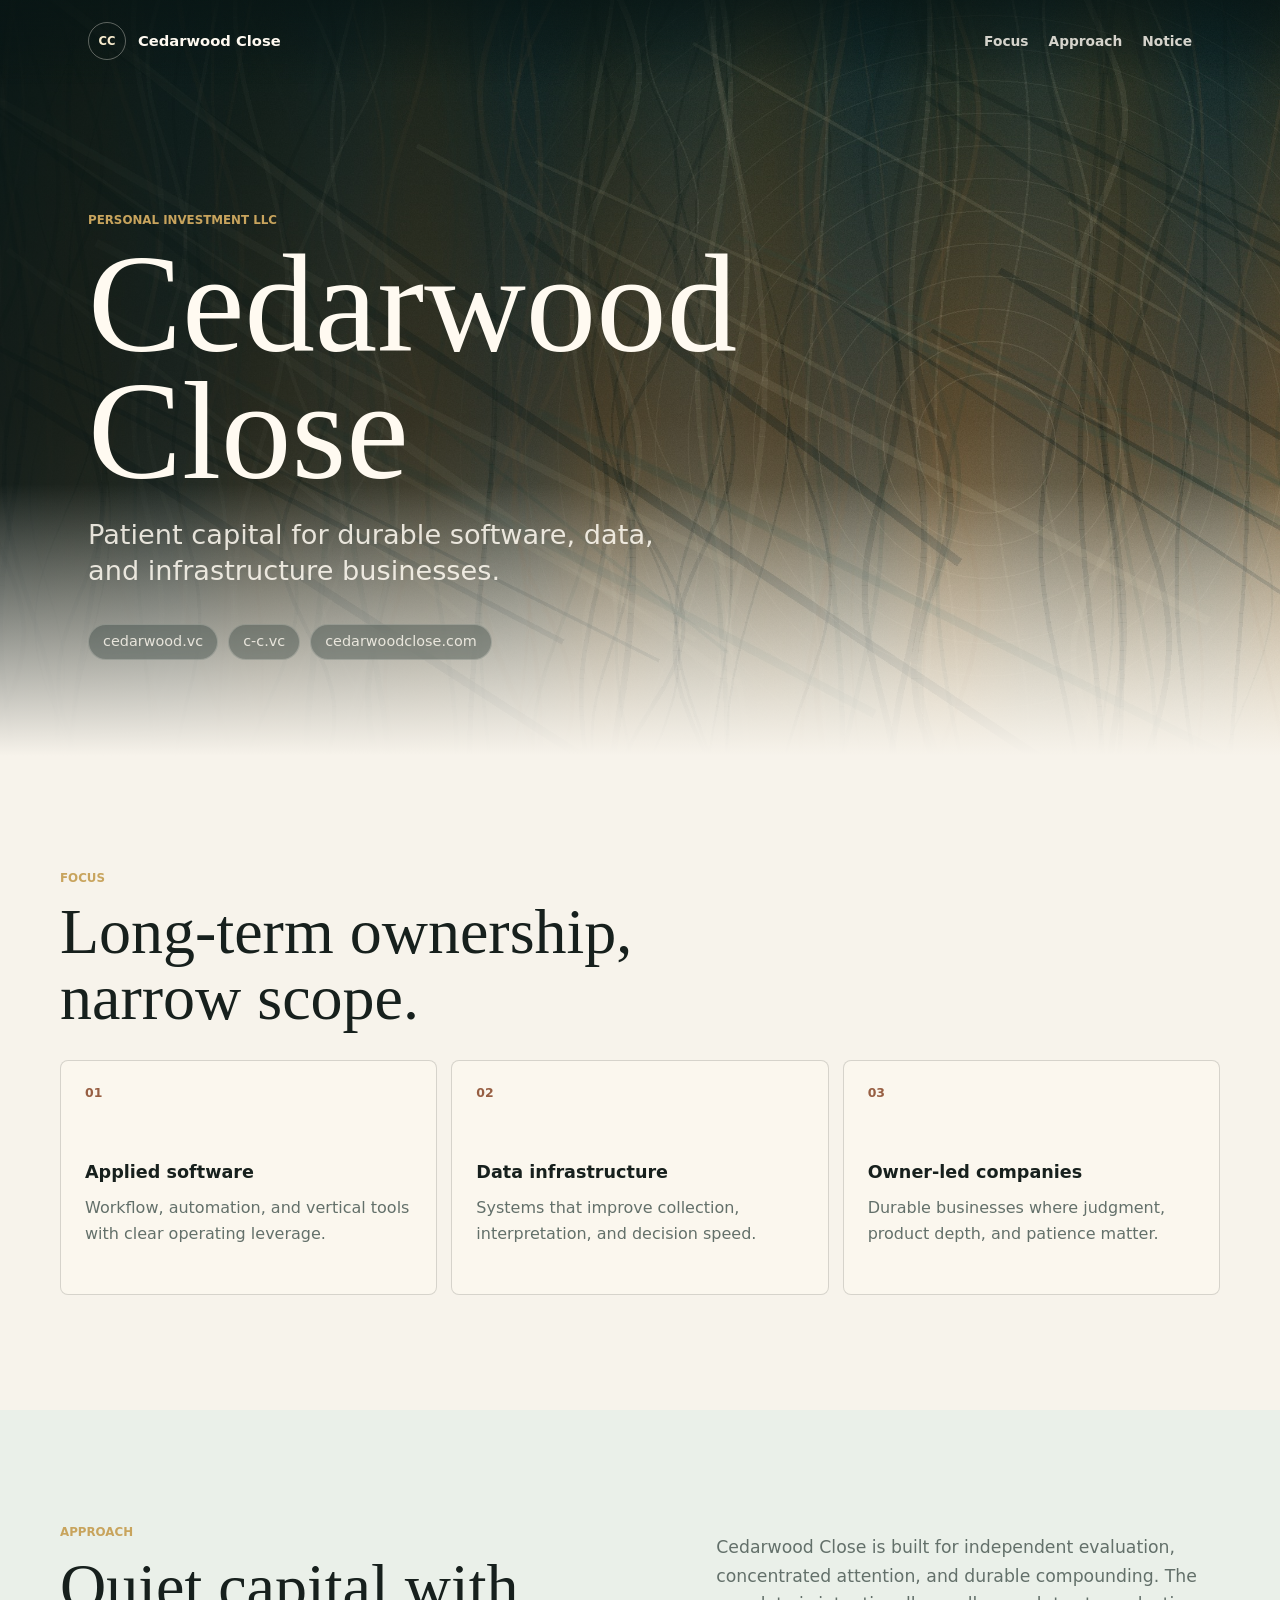
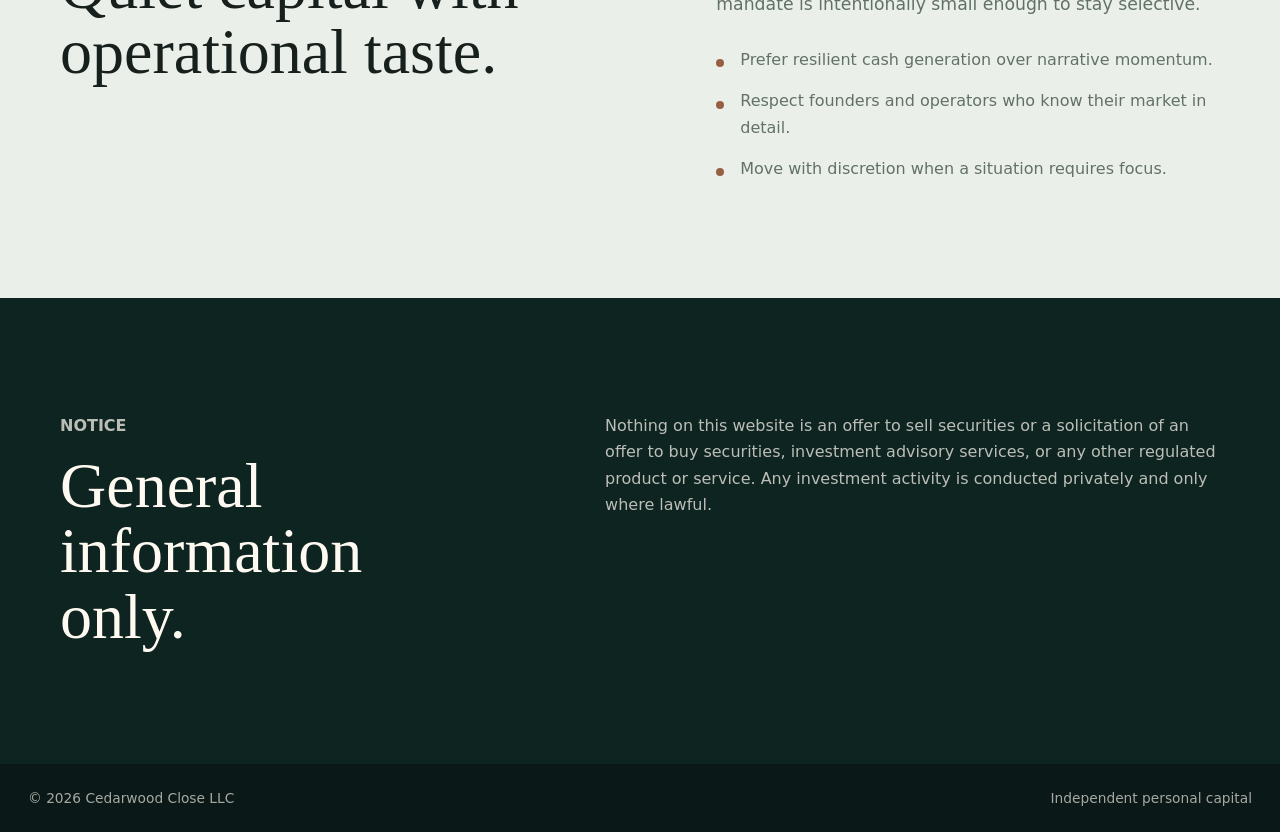
==== index.html @ e9155e97 "Create Cedarwood Close website" ====
<!doctype html>
<html lang="en">
  <head>
    <meta charset="utf-8" />
    <meta name="viewport" content="width=device-width, initial-scale=1" />
    <meta
      name="description"
      content="Cedarwood Close is a personal investment LLC focused on durable software, data, and infrastructure businesses."
    />
    <meta name="theme-color" content="#162d27" />
    <meta property="og:title" content="Cedarwood Close" />
    <meta
      property="og:description"
      content="Patient personal capital for durable software, data, and infrastructure businesses."
    />
    <meta property="og:type" content="website" />
    <meta property="og:url" content="https://cedarwood.vc/" />
    <meta property="og:image" content="https://cedarwood.vc/assets/cedarwood-hero.jpg" />
    <link rel="canonical" href="https://cedarwood.vc/" />
    <link rel="icon" type="image/png" href="/assets/favicon.png" />
    <link rel="stylesheet" href="/styles.css" />
    <title>Cedarwood Close</title>
  </head>
  <body>
    <header class="site-header" aria-label="Primary navigation">
      <a class="brand" href="#top" aria-label="Cedarwood Close home">
        <span class="brand-mark" aria-hidden="true">CC</span>
        <span>Cedarwood Close</span>
      </a>
      <nav>
        <a href="#focus">Focus</a>
        <a href="#approach">Approach</a>
        <a href="#notice">Notice</a>
      </nav>
    </header>

    <main id="top">
      <section class="hero" aria-labelledby="hero-title">
        <div class="hero-media" aria-hidden="true"></div>
        <div class="hero-content">
          <p class="eyebrow">Personal investment LLC</p>
          <h1 id="hero-title">Cedarwood Close</h1>
          <p class="lede">
            Patient capital for durable software, data, and infrastructure businesses.
          </p>
          <div class="hero-meta" aria-label="Selected domains">
            <span>cedarwood.vc</span>
            <span>c-c.vc</span>
            <span>cedarwoodclose.com</span>
          </div>
        </div>
      </section>

      <section id="focus" class="section focus-section" aria-labelledby="focus-title">
        <div class="section-inner">
          <div class="section-heading">
            <p class="eyebrow">Focus</p>
            <h2 id="focus-title">Long-term ownership, narrow scope.</h2>
          </div>
          <div class="focus-grid">
            <article>
              <span class="item-index">01</span>
              <h3>Applied software</h3>
              <p>Workflow, automation, and vertical tools with clear operating leverage.</p>
            </article>
            <article>
              <span class="item-index">02</span>
              <h3>Data infrastructure</h3>
              <p>Systems that improve collection, interpretation, and decision speed.</p>
            </article>
            <article>
              <span class="item-index">03</span>
              <h3>Owner-led companies</h3>
              <p>Durable businesses where judgment, product depth, and patience matter.</p>
            </article>
          </div>
        </div>
      </section>

      <section id="approach" class="section approach-section" aria-labelledby="approach-title">
        <div class="section-inner split">
          <div class="section-heading">
            <p class="eyebrow">Approach</p>
            <h2 id="approach-title">Quiet capital with operational taste.</h2>
          </div>
          <div class="approach-copy">
            <p>
              Cedarwood Close is built for independent evaluation, concentrated attention, and
              durable compounding. The mandate is intentionally small enough to stay selective.
            </p>
            <ul>
              <li>Prefer resilient cash generation over narrative momentum.</li>
              <li>Respect founders and operators who know their market in detail.</li>
              <li>Move with discretion when a situation requires focus.</li>
            </ul>
          </div>
        </div>
      </section>

      <section id="notice" class="section notice-section" aria-labelledby="notice-title">
        <div class="section-inner notice">
          <div>
            <p class="eyebrow">Notice</p>
            <h2 id="notice-title">General information only.</h2>
          </div>
          <p>
            Nothing on this website is an offer to sell securities or a solicitation of an offer
            to buy securities, investment advisory services, or any other regulated product or
            service. Any investment activity is conducted privately and only where lawful.
          </p>
        </div>
      </section>
    </main>

    <footer class="site-footer">
      <span>&copy; <span id="year">2026</span> Cedarwood Close LLC</span>
      <span>Independent personal capital</span>
    </footer>

    <script src="/script.js"></script>
  </body>
</html>
---- styles.css ----
:root {
  color-scheme: light;
  --ink: #17201d;
  --muted: #63706a;
  --paper: #f7f3eb;
  --paper-strong: #fffaf1;
  --cedar: #173d34;
  --cedar-dark: #0e2421;
  --gold: #c8a45d;
  --clay: #975f43;
  --line: rgba(23, 32, 29, 0.16);
  --max: 1160px;
}

* {
  box-sizing: border-box;
}

html {
  scroll-behavior: smooth;
}

body {
  margin: 0;
  color: var(--ink);
  background: var(--paper);
  font-family:
    ui-sans-serif,
    system-ui,
    -apple-system,
    BlinkMacSystemFont,
    "Segoe UI",
    sans-serif;
  text-rendering: optimizeLegibility;
}

a {
  color: inherit;
  text-decoration: none;
}

.site-header {
  position: fixed;
  inset: 0 0 auto;
  z-index: 10;
  display: flex;
  align-items: center;
  justify-content: space-between;
  gap: 24px;
  width: min(100%, var(--max));
  margin: 0 auto;
  padding: 22px 28px;
  color: var(--paper-strong);
}

.site-header::before {
  content: "";
  position: fixed;
  inset: 0 0 auto;
  height: 84px;
  z-index: -1;
  background: linear-gradient(180deg, rgba(9, 22, 21, 0.74), rgba(9, 22, 21, 0));
  pointer-events: none;
}

.brand {
  display: inline-flex;
  align-items: center;
  min-width: 0;
  gap: 12px;
  font-size: 0.92rem;
  font-weight: 700;
  line-height: 1.1;
}

.brand-mark {
  display: grid;
  flex: 0 0 38px;
  width: 38px;
  height: 38px;
  place-items: center;
  border: 1px solid rgba(255, 250, 241, 0.34);
  border-radius: 50%;
  color: #f9edcf;
  font-size: 0.72rem;
  font-weight: 800;
}

nav {
  display: flex;
  align-items: center;
  gap: 20px;
  color: rgba(255, 250, 241, 0.82);
  font-size: 0.86rem;
  font-weight: 650;
}

nav a {
  padding: 8px 0;
}

nav a:hover {
  color: #fffaf1;
}

.hero {
  position: relative;
  display: grid;
  min-height: clamp(560px, 84svh, 780px);
  overflow: hidden;
  color: var(--paper-strong);
  isolation: isolate;
}

.hero-media {
  position: absolute;
  inset: 0;
  z-index: -2;
  background:
    linear-gradient(90deg, rgba(8, 21, 20, 0.58), rgba(8, 21, 20, 0.18) 56%, rgba(8, 21, 20, 0.08)),
    url("/assets/cedarwood-hero.jpg") center / cover;
}

.hero::after {
  content: "";
  position: absolute;
  inset: auto 0 0;
  height: 36%;
  z-index: -1;
  background: linear-gradient(180deg, rgba(247, 243, 235, 0), var(--paper));
}

.hero-content {
  width: min(100%, var(--max));
  margin: 0 auto;
  padding: 150px 28px 96px;
  align-self: end;
}

.eyebrow {
  margin: 0 0 14px;
  color: var(--gold);
  font-size: 0.74rem;
  font-weight: 800;
  line-height: 1.2;
  text-transform: uppercase;
}

h1,
h2,
h3,
p {
  margin-top: 0;
}

h1 {
  max-width: 820px;
  margin-bottom: 22px;
  font-family: Georgia, "Times New Roman", serif;
  font-size: clamp(4rem, 13vw, 8.8rem);
  line-height: 0.9;
  font-weight: 500;
}

.lede {
  max-width: 620px;
  margin-bottom: 34px;
  color: rgba(255, 250, 241, 0.86);
  font-size: clamp(1.18rem, 3.2vw, 1.7rem);
  line-height: 1.35;
}

.hero-meta {
  display: flex;
  flex-wrap: wrap;
  gap: 10px;
  max-width: 680px;
}

.hero-meta span {
  display: inline-flex;
  min-height: 36px;
  align-items: center;
  border: 1px solid rgba(255, 250, 241, 0.23);
  border-radius: 999px;
  padding: 8px 14px;
  background: rgba(13, 31, 29, 0.3);
  color: rgba(255, 250, 241, 0.83);
  font-size: 0.9rem;
  line-height: 1.1;
  backdrop-filter: blur(10px);
}

.section {
  padding: clamp(70px, 9vw, 118px) 28px;
}

.section-inner {
  width: min(100%, var(--max));
  margin: 0 auto;
}

.section-heading {
  max-width: 680px;
}

h2 {
  margin-bottom: 30px;
  font-family: Georgia, "Times New Roman", serif;
  font-size: clamp(2.25rem, 5vw, 4.3rem);
  font-weight: 500;
  line-height: 1.02;
}

h3 {
  margin-bottom: 12px;
  font-size: 1.1rem;
  line-height: 1.2;
}

.focus-section {
  background: var(--paper);
}

.focus-grid {
  display: grid;
  grid-template-columns: repeat(3, minmax(0, 1fr));
  gap: 14px;
}

.focus-grid article {
  min-height: 235px;
  border: 1px solid var(--line);
  border-radius: 8px;
  padding: 24px;
  background: rgba(255, 250, 241, 0.54);
}

.item-index {
  display: block;
  margin-bottom: 62px;
  color: var(--clay);
  font-size: 0.78rem;
  font-weight: 800;
}

.focus-grid p,
.approach-copy p,
.approach-copy li,
.notice p {
  color: var(--muted);
  font-size: 1rem;
  line-height: 1.65;
}

.approach-section {
  background: #eaf0e9;
}

.split {
  display: grid;
  grid-template-columns: minmax(0, 0.9fr) minmax(300px, 0.8fr);
  gap: clamp(36px, 7vw, 92px);
  align-items: start;
}

.approach-copy {
  padding-top: 8px;
}

.approach-copy p {
  margin-bottom: 28px;
  font-size: 1.08rem;
}

.approach-copy ul {
  display: grid;
  gap: 15px;
  margin: 0;
  padding: 0;
  list-style: none;
}

.approach-copy li {
  position: relative;
  padding-left: 24px;
}

.approach-copy li::before {
  content: "";
  position: absolute;
  left: 0;
  top: 0.78em;
  width: 8px;
  height: 8px;
  border-radius: 50%;
  background: var(--clay);
}

.notice-section {
  background: var(--cedar-dark);
  color: var(--paper-strong);
}

.notice {
  display: grid;
  grid-template-columns: minmax(0, 0.72fr) minmax(300px, 1fr);
  gap: clamp(34px, 8vw, 112px);
  align-items: start;
}

.notice p {
  color: rgba(255, 250, 241, 0.72);
}

.notice h2 {
  margin-bottom: 0;
}

.site-footer {
  display: flex;
  justify-content: space-between;
  gap: 18px;
  padding: 26px 28px;
  background: #0a1917;
  color: rgba(255, 250, 241, 0.64);
  font-size: 0.86rem;
}

.site-footer span {
  min-width: 0;
}

@media (max-width: 760px) {
  .site-header {
    padding: 18px;
  }

  .brand {
    font-size: 0.84rem;
  }

  .brand-mark {
    width: 34px;
    height: 34px;
    flex-basis: 34px;
  }

  nav {
    gap: 12px;
    font-size: 0.78rem;
  }

  .hero {
    min-height: 82svh;
  }

  .hero-content {
    padding: 128px 18px 74px;
  }

  h1 {
    font-size: clamp(3.5rem, 17vw, 6.2rem);
  }

  .section {
    padding: 70px 18px;
  }

  .focus-grid,
  .split,
  .notice {
    grid-template-columns: 1fr;
  }

  .focus-grid article {
    min-height: auto;
  }

  .item-index {
    margin-bottom: 34px;
  }

  .site-footer {
    flex-direction: column;
    padding: 24px 18px;
  }
}

@media (max-width: 520px) {
  .site-header {
    align-items: flex-start;
  }

  nav {
    flex-direction: column;
    align-items: flex-end;
    gap: 2px;
  }

  .hero-meta span {
    width: 100%;
    justify-content: center;
  }
}
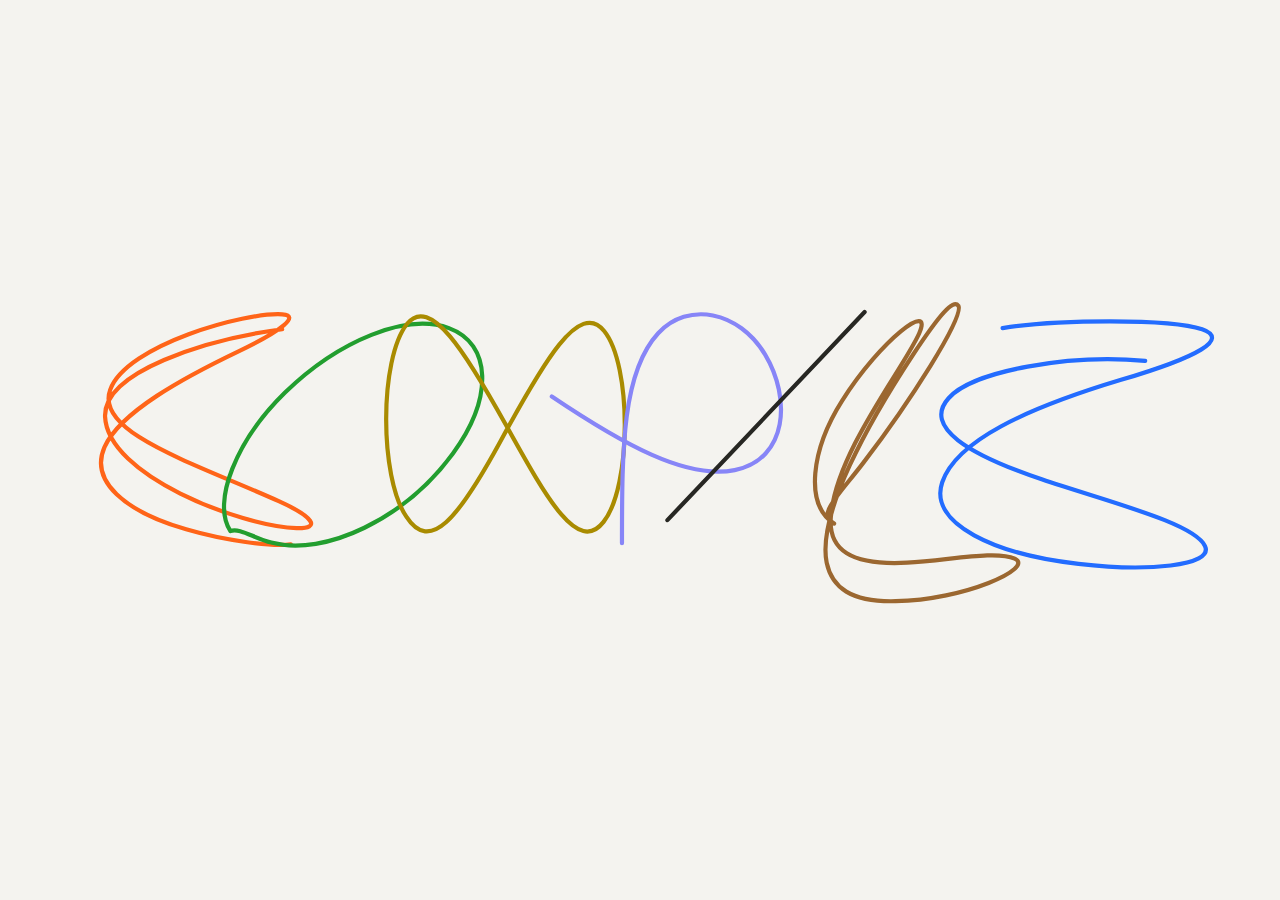
==== commit deb4bfe7: "Simplify site to minimal abstract mark" ====
--- a/index.html
+++ b/index.html
@@ -3,119 +3,35 @@
   <head>
     <meta charset="utf-8" />
     <meta name="viewport" content="width=device-width, initial-scale=1" />
-    <meta
-      name="description"
-      content="Cedarwood Close is a personal investment LLC focused on durable software, data, and infrastructure businesses."
-    />
-    <meta name="theme-color" content="#162d27" />
+    <meta name="description" content="Cedarwood Close" />
+    <meta name="theme-color" content="#f4f3ef" />
     <meta property="og:title" content="Cedarwood Close" />
-    <meta
-      property="og:description"
-      content="Patient personal capital for durable software, data, and infrastructure businesses."
-    />
+    <meta property="og:description" content="Cedarwood Close" />
     <meta property="og:type" content="website" />
     <meta property="og:url" content="https://cedarwood.vc/" />
-    <meta property="og:image" content="https://cedarwood.vc/assets/cedarwood-hero.jpg" />
     <link rel="canonical" href="https://cedarwood.vc/" />
     <link rel="icon" type="image/png" href="/assets/favicon.png" />
     <link rel="stylesheet" href="/styles.css" />
     <title>Cedarwood Close</title>
   </head>
   <body>
-    <header class="site-header" aria-label="Primary navigation">
-      <a class="brand" href="#top" aria-label="Cedarwood Close home">
-        <span class="brand-mark" aria-hidden="true">CC</span>
-        <span>Cedarwood Close</span>
-      </a>
-      <nav>
-        <a href="#focus">Focus</a>
-        <a href="#approach">Approach</a>
-        <a href="#notice">Notice</a>
-      </nav>
-    </header>
-
-    <main id="top">
-      <section class="hero" aria-labelledby="hero-title">
-        <div class="hero-media" aria-hidden="true"></div>
-        <div class="hero-content">
-          <p class="eyebrow">Personal investment LLC</p>
-          <h1 id="hero-title">Cedarwood Close</h1>
-          <p class="lede">
-            Patient capital for durable software, data, and infrastructure businesses.
-          </p>
-          <div class="hero-meta" aria-label="Selected domains">
-            <span>cedarwood.vc</span>
-            <span>c-c.vc</span>
-            <span>cedarwoodclose.com</span>
-          </div>
-        </div>
-      </section>
-
-      <section id="focus" class="section focus-section" aria-labelledby="focus-title">
-        <div class="section-inner">
-          <div class="section-heading">
-            <p class="eyebrow">Focus</p>
-            <h2 id="focus-title">Long-term ownership, narrow scope.</h2>
-          </div>
-          <div class="focus-grid">
-            <article>
-              <span class="item-index">01</span>
-              <h3>Applied software</h3>
-              <p>Workflow, automation, and vertical tools with clear operating leverage.</p>
-            </article>
-            <article>
-              <span class="item-index">02</span>
-              <h3>Data infrastructure</h3>
-              <p>Systems that improve collection, interpretation, and decision speed.</p>
-            </article>
-            <article>
-              <span class="item-index">03</span>
-              <h3>Owner-led companies</h3>
-              <p>Durable businesses where judgment, product depth, and patience matter.</p>
-            </article>
-          </div>
-        </div>
-      </section>
-
-      <section id="approach" class="section approach-section" aria-labelledby="approach-title">
-        <div class="section-inner split">
-          <div class="section-heading">
-            <p class="eyebrow">Approach</p>
-            <h2 id="approach-title">Quiet capital with operational taste.</h2>
-          </div>
-          <div class="approach-copy">
-            <p>
-              Cedarwood Close is built for independent evaluation, concentrated attention, and
-              durable compounding. The mandate is intentionally small enough to stay selective.
-            </p>
-            <ul>
-              <li>Prefer resilient cash generation over narrative momentum.</li>
-              <li>Respect founders and operators who know their market in detail.</li>
-              <li>Move with discretion when a situation requires focus.</li>
-            </ul>
-          </div>
-        </div>
-      </section>
-
-      <section id="notice" class="section notice-section" aria-labelledby="notice-title">
-        <div class="section-inner notice">
-          <div>
-            <p class="eyebrow">Notice</p>
-            <h2 id="notice-title">General information only.</h2>
-          </div>
-          <p>
-            Nothing on this website is an offer to sell securities or a solicitation of an offer
-            to buy securities, investment advisory services, or any other regulated product or
-            service. Any investment activity is conducted privately and only where lawful.
-          </p>
-        </div>
-      </section>
+    <main class="canvas" aria-label="Cedarwood Close">
+      <svg
+        class="mark"
+        viewBox="0 0 2048 720"
+        role="img"
+        aria-label="Abstract Cedarwood Close line mark"
+        preserveAspectRatio="xMidYMid meet"
+      >
+        <path class="stroke stroke-orange" d="M402 150C268 168 91 224 94 302c4 102 234 190 333 194 44 1 29-20-31-47C247 382 75 329 103 255c29-78 235-135 299-131 32 2 0 28-75 64C231 234 120 294 93 355c-26 59 35 112 142 143 68 20 147 30 182 26" />
+        <path class="stroke stroke-green" d="M312 501c-33-50 10-158 95-241 94-91 212-139 285-112 74 27 78 121 7 218-83 113-222 180-316 155-31-8-55-26-71-20Z" />
+        <path class="stroke stroke-ochre" d="M618 476c-47-69-47-274 1-335 40-51 102 49 173 177 69 124 124 225 169 167 49-62 49-273 1-332-43-54-105 53-181 193-73 134-122 194-163 130Z" />
+        <path class="stroke stroke-lavender" d="M871 267c122 82 234 145 318 128 93-19 98-126 53-201-46-76-134-93-186-37-62 67-63 197-63 365" />
+        <path class="stroke stroke-black" d="M1072 482 1415 120" />
+        <path class="stroke stroke-brown" d="M1362 488c-52-33-40-129 14-214 68-107 159-175 134-117-26 59-142 204-153 313-9 66 37 91 132 86 73-4 154-22 187-7 36 16-88 72-207 74-78 2-111-24-120-67-17-85 74-246 151-363 45-68 69-96 78-84 12 18-87 171-165 273-45 59-82 91-51 106Z" />
+        <path class="stroke stroke-blue" d="M1655 148c91-15 291-17 347 2 48 17-6 48-141 88-166 50-286 106-311 178-25 73 94 126 237 142 118 14 236 4 220-31-19-40-166-76-284-116-127-43-207-91-162-141 42-48 210-77 342-65" />
+      </svg>
     </main>
-
-    <footer class="site-footer">
-      <span>&copy; <span id="year">2026</span> Cedarwood Close LLC</span>
-      <span>Independent personal capital</span>
-    </footer>
 
     <script src="/script.js"></script>
   </body>
--- a/styles.css
+++ b/styles.css
@@ -1,405 +1,94 @@
 :root {
   color-scheme: light;
-  --ink: #17201d;
-  --muted: #63706a;
-  --paper: #f7f3eb;
-  --paper-strong: #fffaf1;
-  --cedar: #173d34;
-  --cedar-dark: #0e2421;
-  --gold: #c8a45d;
-  --clay: #975f43;
-  --line: rgba(23, 32, 29, 0.16);
-  --max: 1160px;
+  --paper: #f4f3ef;
+  --orange: #ff6418;
+  --green: #229e2f;
+  --ochre: #a98b00;
+  --lavender: #8785f7;
+  --black: #272723;
+  --brown: #9b6730;
+  --blue: #236cff;
 }
 
 * {
   box-sizing: border-box;
 }
 
+html,
+body {
+  min-height: 100%;
+}
+
 html {
-  scroll-behavior: smooth;
+  background: var(--paper);
 }
 
 body {
   margin: 0;
-  color: var(--ink);
-  background: var(--paper);
-  font-family:
-    ui-sans-serif,
-    system-ui,
-    -apple-system,
-    BlinkMacSystemFont,
-    "Segoe UI",
-    sans-serif;
-  text-rendering: optimizeLegibility;
-}
-
-a {
-  color: inherit;
-  text-decoration: none;
-}
-
-.site-header {
-  position: fixed;
-  inset: 0 0 auto;
-  z-index: 10;
-  display: flex;
-  align-items: center;
-  justify-content: space-between;
-  gap: 24px;
-  width: min(100%, var(--max));
-  margin: 0 auto;
-  padding: 22px 28px;
-  color: var(--paper-strong);
-}
-
-.site-header::before {
-  content: "";
-  position: fixed;
-  inset: 0 0 auto;
-  height: 84px;
-  z-index: -1;
-  background: linear-gradient(180deg, rgba(9, 22, 21, 0.74), rgba(9, 22, 21, 0));
-  pointer-events: none;
-}
-
-.brand {
-  display: inline-flex;
-  align-items: center;
-  min-width: 0;
-  gap: 12px;
-  font-size: 0.92rem;
-  font-weight: 700;
-  line-height: 1.1;
-}
-
-.brand-mark {
-  display: grid;
-  flex: 0 0 38px;
-  width: 38px;
-  height: 38px;
-  place-items: center;
-  border: 1px solid rgba(255, 250, 241, 0.34);
-  border-radius: 50%;
-  color: #f9edcf;
-  font-size: 0.72rem;
-  font-weight: 800;
-}
-
-nav {
-  display: flex;
-  align-items: center;
-  gap: 20px;
-  color: rgba(255, 250, 241, 0.82);
-  font-size: 0.86rem;
-  font-weight: 650;
-}
-
-nav a {
-  padding: 8px 0;
-}
-
-nav a:hover {
-  color: #fffaf1;
-}
-
-.hero {
-  position: relative;
-  display: grid;
-  min-height: clamp(560px, 84svh, 780px);
   overflow: hidden;
-  color: var(--paper-strong);
-  isolation: isolate;
-}
-
-.hero-media {
-  position: absolute;
-  inset: 0;
-  z-index: -2;
-  background:
-    linear-gradient(90deg, rgba(8, 21, 20, 0.58), rgba(8, 21, 20, 0.18) 56%, rgba(8, 21, 20, 0.08)),
-    url("/assets/cedarwood-hero.jpg") center / cover;
-}
-
-.hero::after {
-  content: "";
-  position: absolute;
-  inset: auto 0 0;
-  height: 36%;
-  z-index: -1;
-  background: linear-gradient(180deg, rgba(247, 243, 235, 0), var(--paper));
-}
-
-.hero-content {
-  width: min(100%, var(--max));
-  margin: 0 auto;
-  padding: 150px 28px 96px;
-  align-self: end;
-}
-
-.eyebrow {
-  margin: 0 0 14px;
-  color: var(--gold);
-  font-size: 0.74rem;
-  font-weight: 800;
-  line-height: 1.2;
-  text-transform: uppercase;
-}
-
-h1,
-h2,
-h3,
-p {
-  margin-top: 0;
-}
-
-h1 {
-  max-width: 820px;
-  margin-bottom: 22px;
-  font-family: Georgia, "Times New Roman", serif;
-  font-size: clamp(4rem, 13vw, 8.8rem);
-  line-height: 0.9;
-  font-weight: 500;
-}
-
-.lede {
-  max-width: 620px;
-  margin-bottom: 34px;
-  color: rgba(255, 250, 241, 0.86);
-  font-size: clamp(1.18rem, 3.2vw, 1.7rem);
-  line-height: 1.35;
-}
-
-.hero-meta {
-  display: flex;
-  flex-wrap: wrap;
-  gap: 10px;
-  max-width: 680px;
-}
-
-.hero-meta span {
-  display: inline-flex;
-  min-height: 36px;
-  align-items: center;
-  border: 1px solid rgba(255, 250, 241, 0.23);
-  border-radius: 999px;
-  padding: 8px 14px;
-  background: rgba(13, 31, 29, 0.3);
-  color: rgba(255, 250, 241, 0.83);
-  font-size: 0.9rem;
-  line-height: 1.1;
-  backdrop-filter: blur(10px);
-}
-
-.section {
-  padding: clamp(70px, 9vw, 118px) 28px;
-}
-
-.section-inner {
-  width: min(100%, var(--max));
-  margin: 0 auto;
-}
-
-.section-heading {
-  max-width: 680px;
-}
-
-h2 {
-  margin-bottom: 30px;
-  font-family: Georgia, "Times New Roman", serif;
-  font-size: clamp(2.25rem, 5vw, 4.3rem);
-  font-weight: 500;
-  line-height: 1.02;
-}
-
-h3 {
-  margin-bottom: 12px;
-  font-size: 1.1rem;
-  line-height: 1.2;
-}
-
-.focus-section {
   background: var(--paper);
 }
 
-.focus-grid {
+.canvas {
   display: grid;
-  grid-template-columns: repeat(3, minmax(0, 1fr));
-  gap: 14px;
+  width: 100vw;
+  height: 100svh;
+  min-height: 520px;
+  place-items: center;
+  overflow: hidden;
+  background: var(--paper);
 }
 
-.focus-grid article {
-  min-height: 235px;
-  border: 1px solid var(--line);
-  border-radius: 8px;
-  padding: 24px;
-  background: rgba(255, 250, 241, 0.54);
+.mark {
+  display: block;
+  width: min(92vw, 1960px);
+  height: auto;
+  max-height: 74svh;
 }
 
-.item-index {
-  display: block;
-  margin-bottom: 62px;
-  color: var(--clay);
-  font-size: 0.78rem;
-  font-weight: 800;
+.stroke {
+  fill: none;
+  stroke-linecap: round;
+  stroke-linejoin: round;
+  stroke-width: 4.2;
+  vector-effect: non-scaling-stroke;
 }
 
-.focus-grid p,
-.approach-copy p,
-.approach-copy li,
-.notice p {
-  color: var(--muted);
-  font-size: 1rem;
-  line-height: 1.65;
+.stroke-orange {
+  stroke: var(--orange);
 }
 
-.approach-section {
-  background: #eaf0e9;
+.stroke-green {
+  stroke: var(--green);
 }
 
-.split {
-  display: grid;
-  grid-template-columns: minmax(0, 0.9fr) minmax(300px, 0.8fr);
-  gap: clamp(36px, 7vw, 92px);
-  align-items: start;
+.stroke-ochre {
+  stroke: var(--ochre);
 }
 
-.approach-copy {
-  padding-top: 8px;
+.stroke-lavender {
+  stroke: var(--lavender);
 }
 
-.approach-copy p {
-  margin-bottom: 28px;
-  font-size: 1.08rem;
+.stroke-black {
+  stroke: var(--black);
 }
 
-.approach-copy ul {
-  display: grid;
-  gap: 15px;
-  margin: 0;
-  padding: 0;
-  list-style: none;
+.stroke-brown {
+  stroke: var(--brown);
 }
 
-.approach-copy li {
-  position: relative;
-  padding-left: 24px;
+.stroke-blue {
+  stroke: var(--blue);
 }
 
-.approach-copy li::before {
-  content: "";
-  position: absolute;
-  left: 0;
-  top: 0.78em;
-  width: 8px;
-  height: 8px;
-  border-radius: 50%;
-  background: var(--clay);
-}
-
-.notice-section {
-  background: var(--cedar-dark);
-  color: var(--paper-strong);
-}
-
-.notice {
-  display: grid;
-  grid-template-columns: minmax(0, 0.72fr) minmax(300px, 1fr);
-  gap: clamp(34px, 8vw, 112px);
-  align-items: start;
-}
-
-.notice p {
-  color: rgba(255, 250, 241, 0.72);
-}
-
-.notice h2 {
-  margin-bottom: 0;
-}
-
-.site-footer {
-  display: flex;
-  justify-content: space-between;
-  gap: 18px;
-  padding: 26px 28px;
-  background: #0a1917;
-  color: rgba(255, 250, 241, 0.64);
-  font-size: 0.86rem;
-}
-
-.site-footer span {
-  min-width: 0;
-}
-
-@media (max-width: 760px) {
-  .site-header {
-    padding: 18px;
+@media (max-width: 720px) {
+  .canvas {
+    min-height: 100svh;
   }
 
-  .brand {
-    font-size: 0.84rem;
-  }
-
-  .brand-mark {
-    width: 34px;
-    height: 34px;
-    flex-basis: 34px;
-  }
-
-  nav {
-    gap: 12px;
-    font-size: 0.78rem;
-  }
-
-  .hero {
-    min-height: 82svh;
-  }
-
-  .hero-content {
-    padding: 128px 18px 74px;
-  }
-
-  h1 {
-    font-size: clamp(3.5rem, 17vw, 6.2rem);
-  }
-
-  .section {
-    padding: 70px 18px;
-  }
-
-  .focus-grid,
-  .split,
-  .notice {
-    grid-template-columns: 1fr;
-  }
-
-  .focus-grid article {
-    min-height: auto;
-  }
-
-  .item-index {
-    margin-bottom: 34px;
-  }
-
-  .site-footer {
-    flex-direction: column;
-    padding: 24px 18px;
+  .mark {
+    width: 132vw;
+    max-width: none;
   }
 }
-
-@media (max-width: 520px) {
-  .site-header {
-    align-items: flex-start;
-  }
-
-  nav {
-    flex-direction: column;
-    align-items: flex-end;
-    gap: 2px;
-  }
-
-  .hero-meta span {
-    width: 100%;
-    justify-content: center;
-  }
-}
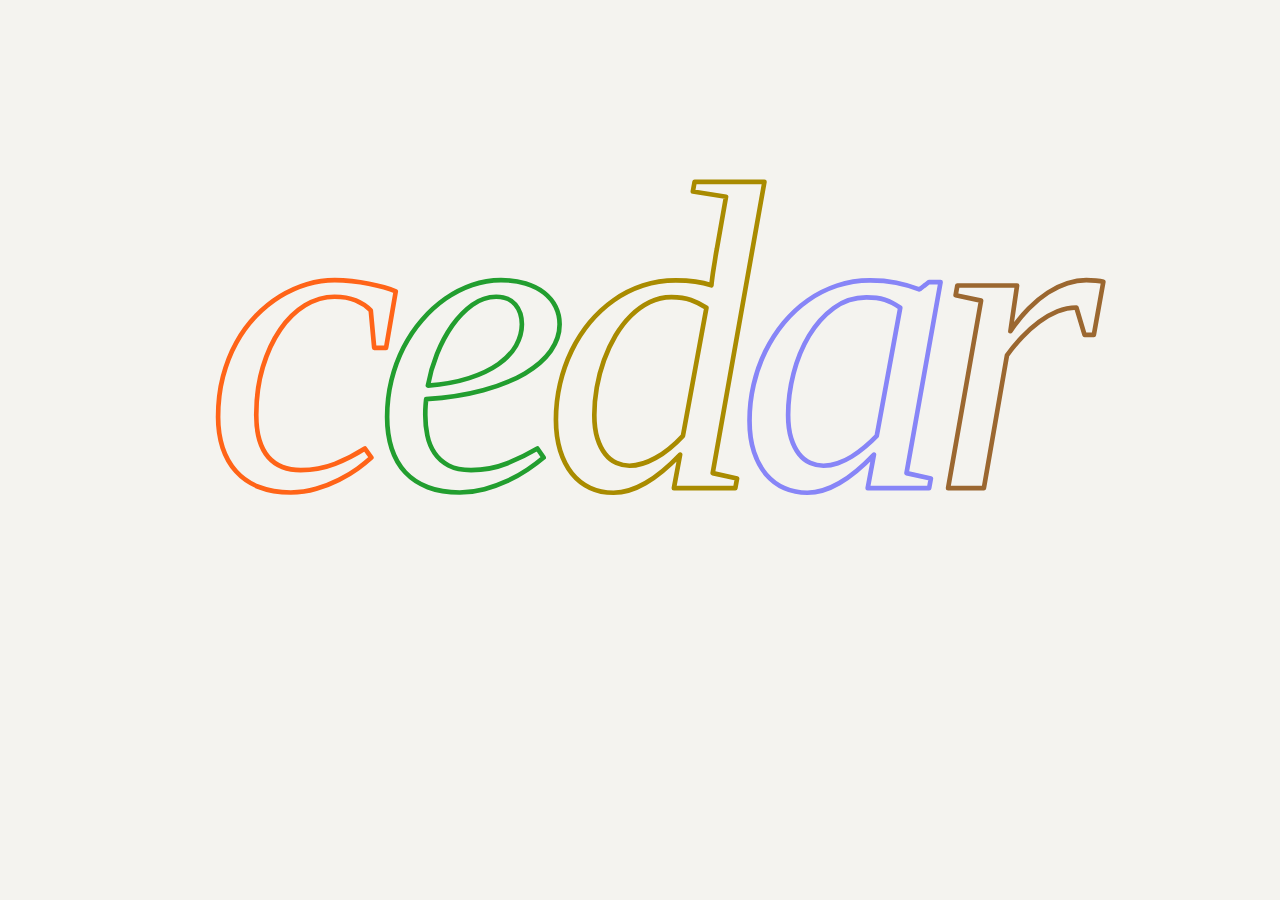
==== commit 88c8a2a9: "Make minimal mark read cedar" ====
--- a/index.html
+++ b/index.html
@@ -18,18 +18,14 @@
     <main class="canvas" aria-label="Cedarwood Close">
       <svg
         class="mark"
-        viewBox="0 0 2048 720"
+        viewBox="0 0 960 520"
         role="img"
-        aria-label="Abstract Cedarwood Close line mark"
+        aria-label="cedar"
         preserveAspectRatio="xMidYMid meet"
       >
-        <path class="stroke stroke-orange" d="M402 150C268 168 91 224 94 302c4 102 234 190 333 194 44 1 29-20-31-47C247 382 75 329 103 255c29-78 235-135 299-131 32 2 0 28-75 64C231 234 120 294 93 355c-26 59 35 112 142 143 68 20 147 30 182 26" />
-        <path class="stroke stroke-green" d="M312 501c-33-50 10-158 95-241 94-91 212-139 285-112 74 27 78 121 7 218-83 113-222 180-316 155-31-8-55-26-71-20Z" />
-        <path class="stroke stroke-ochre" d="M618 476c-47-69-47-274 1-335 40-51 102 49 173 177 69 124 124 225 169 167 49-62 49-273 1-332-43-54-105 53-181 193-73 134-122 194-163 130Z" />
-        <path class="stroke stroke-lavender" d="M871 267c122 82 234 145 318 128 93-19 98-126 53-201-46-76-134-93-186-37-62 67-63 197-63 365" />
-        <path class="stroke stroke-black" d="M1072 482 1415 120" />
-        <path class="stroke stroke-brown" d="M1362 488c-52-33-40-129 14-214 68-107 159-175 134-117-26 59-142 204-153 313-9 66 37 91 132 86 73-4 154-22 187-7 36 16-88 72-207 74-78 2-111-24-120-67-17-85 74-246 151-363 45-68 69-96 78-84 12 18-87 171-165 273-45 59-82 91-51 106Z" />
-        <path class="stroke stroke-blue" d="M1655 148c91-15 291-17 347 2 48 17-6 48-141 88-166 50-286 106-311 178-25 73 94 126 237 142 118 14 236 4 220-31-19-40-166-76-284-116-127-43-207-91-162-141 42-48 210-77 342-65" />
+        <text class="wordmark" x="50%" y="56%" text-anchor="middle">
+          <tspan class="letter-orange">c</tspan><tspan class="letter-green">e</tspan><tspan class="letter-ochre">d</tspan><tspan class="letter-lavender">a</tspan><tspan class="letter-brown">r</tspan>
+        </text>
       </svg>
     </main>
 
--- a/styles.css
+++ b/styles.css
@@ -46,40 +46,37 @@
   max-height: 74svh;
 }
 
-.stroke {
+.wordmark {
   fill: none;
+  font-family: Georgia, "Times New Roman", ui-serif, serif;
+  font-size: 360px;
+  font-style: italic;
+  font-weight: 400;
+  letter-spacing: -22px;
   stroke-linecap: round;
   stroke-linejoin: round;
-  stroke-width: 4.2;
-  vector-effect: non-scaling-stroke;
+  stroke-width: 3.8;
+  text-rendering: geometricPrecision;
 }
 
-.stroke-orange {
+.letter-orange {
   stroke: var(--orange);
 }
 
-.stroke-green {
+.letter-green {
   stroke: var(--green);
 }
 
-.stroke-ochre {
+.letter-ochre {
   stroke: var(--ochre);
 }
 
-.stroke-lavender {
+.letter-lavender {
   stroke: var(--lavender);
 }
 
-.stroke-black {
-  stroke: var(--black);
-}
-
-.stroke-brown {
+.letter-brown {
   stroke: var(--brown);
-}
-
-.stroke-blue {
-  stroke: var(--blue);
 }
 
 @media (max-width: 720px) {
@@ -88,7 +85,7 @@
   }
 
   .mark {
-    width: 132vw;
+    width: 96vw;
     max-width: none;
   }
 }
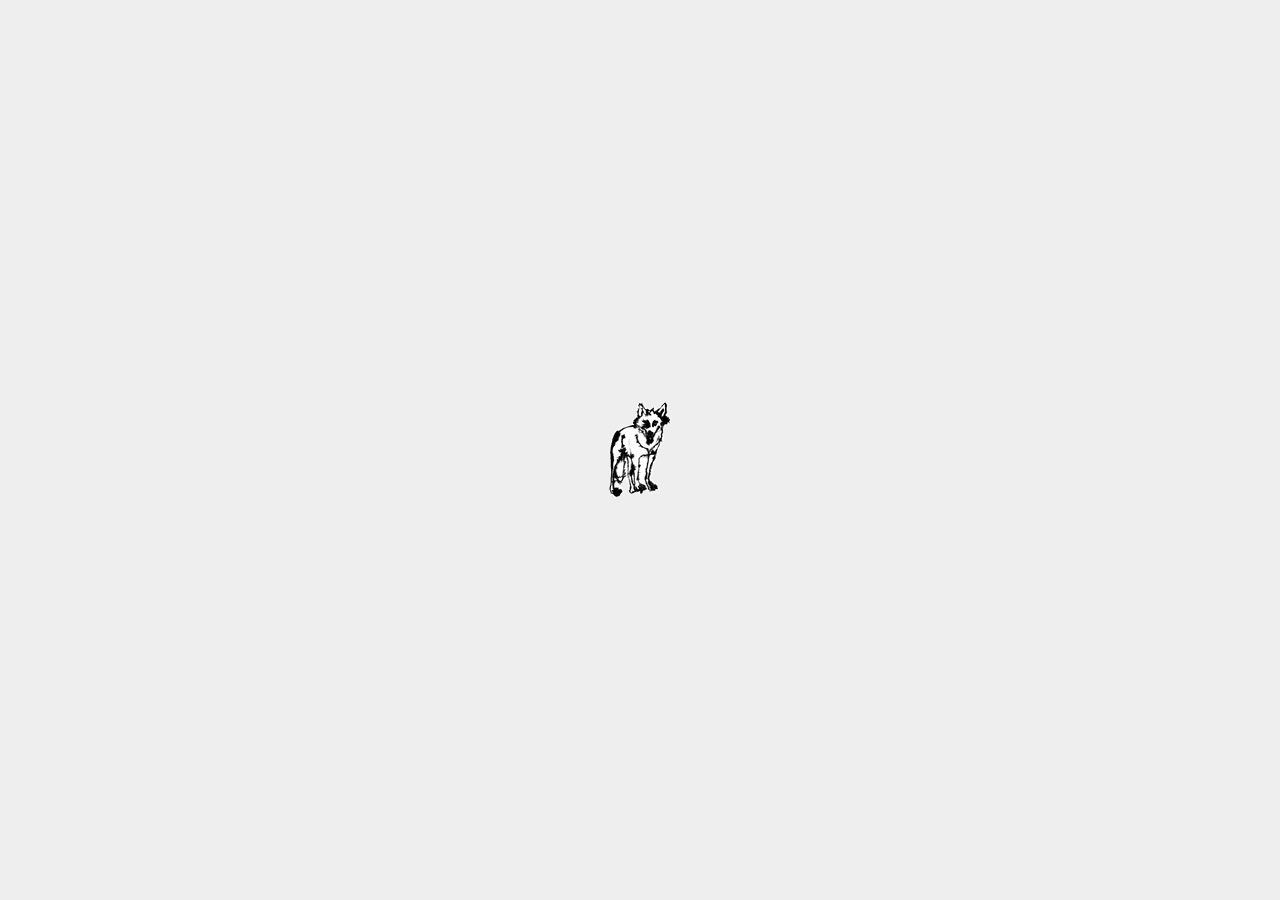
==== commit 00eaee05: "Simplify Cedarwood Close landing page" ====
--- a/index.html
+++ b/index.html
@@ -4,29 +4,23 @@
     <meta charset="utf-8" />
     <meta name="viewport" content="width=device-width, initial-scale=1" />
     <meta name="description" content="Cedarwood Close" />
-    <meta name="theme-color" content="#f4f3ef" />
+    <meta name="theme-color" content="#eeeeee" />
+    <meta name="application-name" content="Cedarwood Close" />
     <meta property="og:title" content="Cedarwood Close" />
     <meta property="og:description" content="Cedarwood Close" />
+    <meta property="og:site_name" content="Cedarwood Close" />
     <meta property="og:type" content="website" />
-    <meta property="og:url" content="https://cedarwood.vc/" />
-    <link rel="canonical" href="https://cedarwood.vc/" />
-    <link rel="icon" type="image/png" href="/assets/favicon.png" />
+    <meta property="og:url" content="https://cedarwoodclose.com/" />
+    <link rel="canonical" href="https://cedarwoodclose.com/" />
+    <link rel="icon" type="image/png" href="/assets/favicon.png?v=3" />
     <link rel="stylesheet" href="/styles.css" />
     <title>Cedarwood Close</title>
   </head>
   <body>
     <main class="canvas" aria-label="Cedarwood Close">
-      <svg
-        class="mark"
-        viewBox="0 0 960 520"
-        role="img"
-        aria-label="cedar"
-        preserveAspectRatio="xMidYMid meet"
-      >
-        <text class="wordmark" x="50%" y="56%" text-anchor="middle">
-          <tspan class="letter-orange">c</tspan><tspan class="letter-green">e</tspan><tspan class="letter-ochre">d</tspan><tspan class="letter-lavender">a</tspan><tspan class="letter-brown">r</tspan>
-        </text>
-      </svg>
+      <figure class="site-lockup">
+        <img class="site-mark" src="/assets/cedarwood-close-mark.png" alt="" aria-hidden="true" />
+      </figure>
     </main>
 
     <script src="/script.js"></script>
--- a/styles.css
+++ b/styles.css
@@ -1,13 +1,6 @@
 :root {
   color-scheme: light;
-  --paper: #f4f3ef;
-  --orange: #ff6418;
-  --green: #229e2f;
-  --ochre: #a98b00;
-  --lavender: #8785f7;
-  --black: #272723;
-  --brown: #9b6730;
-  --blue: #236cff;
+  --paper: #eeeeee;
 }
 
 * {
@@ -33,59 +26,24 @@
   display: grid;
   width: 100vw;
   height: 100svh;
-  min-height: 520px;
   place-items: center;
   overflow: hidden;
   background: var(--paper);
 }
 
-.mark {
-  display: block;
-  width: min(92vw, 1960px);
-  height: auto;
-  max-height: 74svh;
+.site-lockup {
+  display: flex;
+  flex-direction: column;
+  align-items: center;
+  gap: 14px;
+  margin: 0;
 }
 
-.wordmark {
-  fill: none;
-  font-family: Georgia, "Times New Roman", ui-serif, serif;
-  font-size: 360px;
-  font-style: italic;
-  font-weight: 400;
-  letter-spacing: -22px;
-  stroke-linecap: round;
-  stroke-linejoin: round;
-  stroke-width: 3.8;
-  text-rendering: geometricPrecision;
+.site-mark {
+  display: block;
+  width: auto;
+  height: auto;
+  max-width: 100px;
+  max-height: 100px;
+  object-fit: contain;
 }
-
-.letter-orange {
-  stroke: var(--orange);
-}
-
-.letter-green {
-  stroke: var(--green);
-}
-
-.letter-ochre {
-  stroke: var(--ochre);
-}
-
-.letter-lavender {
-  stroke: var(--lavender);
-}
-
-.letter-brown {
-  stroke: var(--brown);
-}
-
-@media (max-width: 720px) {
-  .canvas {
-    min-height: 100svh;
-  }
-
-  .mark {
-    width: 96vw;
-    max-width: none;
-  }
-}
